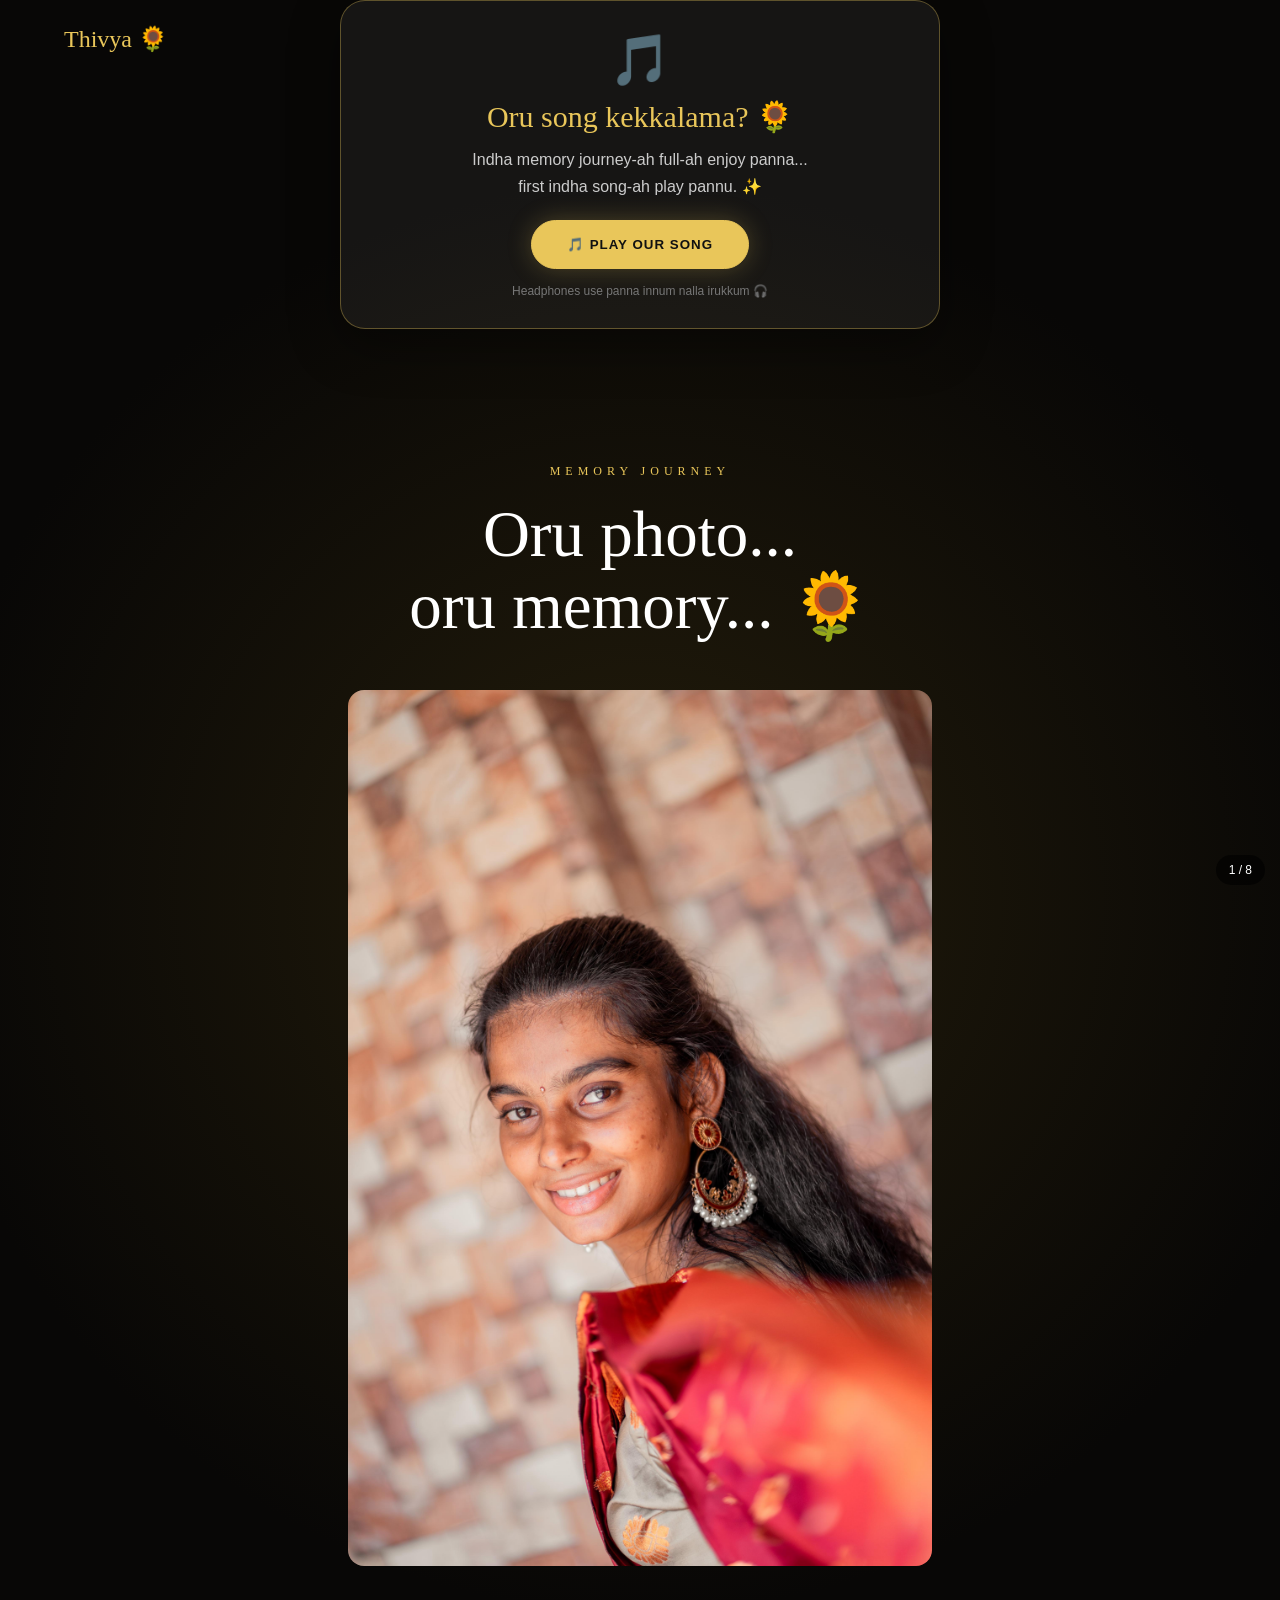
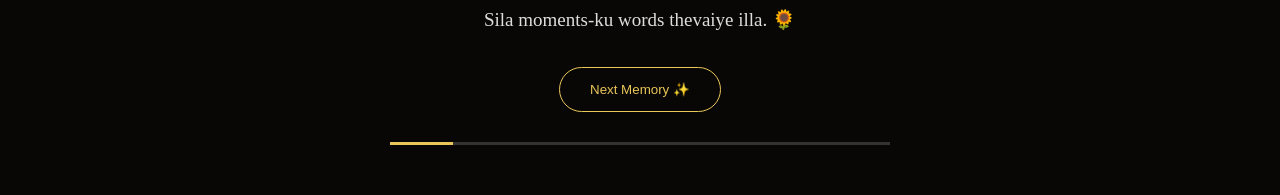
==== page2.html @ c7807047 "Initial website" ====
<!DOCTYPE html>
<html lang="en">

<head>

    <meta charset="UTF-8">

    <meta name="viewport"
          content="width=device-width, initial-scale=1.0">

    <title>Little Memories 🌻</title>

    <link rel="stylesheet" href="page2.css">

</head>

<body>

    <!-- SUNFLOWER PETALS -->
    <div class="petals" id="petals"></div>


    <!-- HEADER -->
    <header>

        <div class="logo">
            Thivya 🌻
        </div>

    </header>


    <main>


        <!-- ============================= -->
        <!-- MUSIC INSTRUCTION -->
        <!-- ============================= -->

        <div class="music-instruction"
             id="musicInstruction">

            <div class="music-icon">
                🎵
            </div>

            <h2>
                Oru song kekkalama? 🌻
            </h2>

            <p>
                Indha memory journey-ah full-ah enjoy panna...
                <br>
                first indha song-ah play pannu. ✨
            </p>

            <button id="musicButton">
                🎵 PLAY OUR SONG
            </button>

            <span>
                Headphones use panna innum nalla irukkum 🎧
            </span>

        </div>



        <!-- ============================= -->
        <!-- MEMORY JOURNEY -->
        <!-- ============================= -->

        <section class="journey">


            <p class="top-label">
                MEMORY JOURNEY
            </p>


            <h1>
                Oru photo...
                <br>
                oru memory... 🌻
            </h1>



            <!-- PHOTO -->
            <div class="photo-card">

                <img id="journeyImage"
                     src="images/thivya01.jpg"
                     alt="Thivya">

                <div class="photo-number"
                     id="photoNumber">

                    1 / 8

                </div>

            </div>



            <!-- QUOTE -->
            <p class="quote"
               id="quote">

                Sila moments-ku words thevaiye illa. 🌻

            </p>



            <!-- NEXT BUTTON -->
            <button class="next-button"
                    id="nextButton">

                Next Memory ✨

            </button>



            <!-- PROGRESS -->
            <div class="progress">

                <div class="progress-bar"
                     id="progressBar">

                </div>

            </div>



            <!-- FINAL MESSAGE -->
            <div class="final-message"
                 id="finalMessage">

                <p>
                    Innum neraya memories irukku...
                </p>

                <button onclick="goPage3()">

                    Continue to the Album 📸

                </button>

            </div>


        </section>

    </main>



    <!-- MUSIC -->

    <audio id="music"
           src="songs/rathinamo.MP3"
           loop>

    </audio>



    <!-- JAVASCRIPT -->

    <script src="page2.js"></script>

</body>

</html>
---- page2.css ----
* {
    margin: 0;
    padding: 0;
    box-sizing: border-box;
}
/* =========================
   BIG MUSIC INSTRUCTION
========================= */

.music-instruction {

    width: min(600px, 90vw);

    margin: 0 auto 35px;

    padding: 30px 25px;

    text-align: center;

    background:
        rgba(255, 255, 255, 0.06);

    border: 1px solid rgba(233, 198, 90, 0.35);

    border-radius: 25px;

    box-shadow:
        0 15px 50px rgba(0, 0, 0, 0.4);

    animation: musicGlow 2s infinite alternate;
}

.music-icon {

    font-size: 50px;

    margin-bottom: 10px;

    animation: musicFloat 1.5s infinite ease-in-out;
}

.music-instruction h2 {

    color: #e9c65a;

    font-family: Georgia, serif;

    font-size: 30px;

    font-weight: 400;

    margin-bottom: 12px;
}

.music-instruction p {

    color: #ccc;

    font-family: Arial, sans-serif;

    line-height: 1.7;

    margin-bottom: 20px;
}

.music-instruction button {

    padding: 16px 35px;

    border: 1px solid #e9c65a;

    border-radius: 35px;

    background: #e9c65a;

    color: #111;

    font-weight: bold;

    letter-spacing: 1px;

    cursor: pointer;

    transition: 0.3s;

    box-shadow:
        0 0 25px rgba(233, 198, 90, 0.25);
}

.music-instruction button:hover {

    transform: scale(1.05);

    box-shadow:
        0 0 35px rgba(233, 198, 90, 0.5);
}

.music-instruction span {

    display: block;

    margin-top: 15px;

    color: #777;

    font-family: Arial, sans-serif;

    font-size: 12px;
}


@keyframes musicGlow {

    from {
        transform: translateY(0);
    }

    to {
        transform: translateY(-4px);
    }
}

@keyframes musicFloat {

    0%,
    100% {
        transform: translateY(0);
    }

    50% {
        transform: translateY(-7px);
    }
}

body {

    min-height: 100vh;

    background:
        radial-gradient(
            circle at center,
            #241d0b,
            #080706 65%
        );

    color: white;

    font-family: Georgia, serif;

    overflow-x: hidden;
}


header {

    position: fixed;

    top: 0;
    left: 0;
    right: 0;

    display: flex;

    justify-content: space-between;

    align-items: center;

    padding: 25px 5%;

    z-index: 10;
}


.logo {

    color: #e9c65a;

    font-size: 24px;
}


header button {

    background: rgba(255,255,255,0.07);

    border: 1px solid rgba(255,255,255,0.2);

    color: white;

    padding: 10px 18px;

    border-radius: 25px;

    cursor: pointer;
}


.journey {

    min-height: 100vh;

    display: flex;

    flex-direction: column;

    align-items: center;

    justify-content: center;

    text-align: center;

    padding: 100px 20px 50px;
}


.top-label {

    color: #e9c65a;

    letter-spacing: 5px;

    font-size: 12px;

    margin-bottom: 20px;
}


.journey h1 {

    font-size: clamp(35px, 6vw, 65px);

    font-weight: 400;

    line-height: 1.1;

    margin-bottom: 40px;
}


.photo-card {
    width: min(600px, 92vw);
    margin: 0 auto;
    padding: 8px;
    border-radius: 22px;
    overflow: hidden;
}

.photo-card img {
    display: block;
    width: 100%;
    height: auto;
    object-fit: contain;
    border-radius: 16px;
}

.photo-number {

    position: absolute;

    bottom: 15px;
    right: 15px;

    background: rgba(0,0,0,0.65);

    padding: 8px 13px;

    border-radius: 20px;

    font-family: Arial, sans-serif;

    font-size: 12px;
}


.quote {

    max-width: 600px;

    color: #ddd;

    font-size: 19px;

    line-height: 1.7;

    margin: 30px 0;
}


.next-button,
.final-message button {

    padding: 14px 30px;

    border: 1px solid #e9c65a;

    border-radius: 30px;

    background: transparent;

    color: #e9c65a;

    cursor: pointer;

    transition: 0.3s;
}


.next-button:hover,
.final-message button:hover {

    background: #e9c65a;

    color: #111;
}


.progress {

    width: min(500px, 80vw);

    height: 3px;

    background: #333;

    margin-top: 30px;
}


.progress-bar {

    width: 12.5%;

    height: 100%;

    background: #e9c65a;

    transition: width 0.5s;
}


.final-message {

    display: none;

    margin-top: 30px;

    animation: fade 1s ease;
}


.final-message.show {

    display: block;
}


.final-message p {

    color: #aaa;

    margin-bottom: 20px;
}


@keyframes fade {

    from {
        opacity: 0;
        transform: translateY(20px);
    }

    to {
        opacity: 1;
        transform: translateY(0);
    }
}


@media(max-width:600px) {

    .photo-card {

        height: 55vh;

        border-radius: 18px;
    }

    .quote {

        font-size: 16px;
    }

}
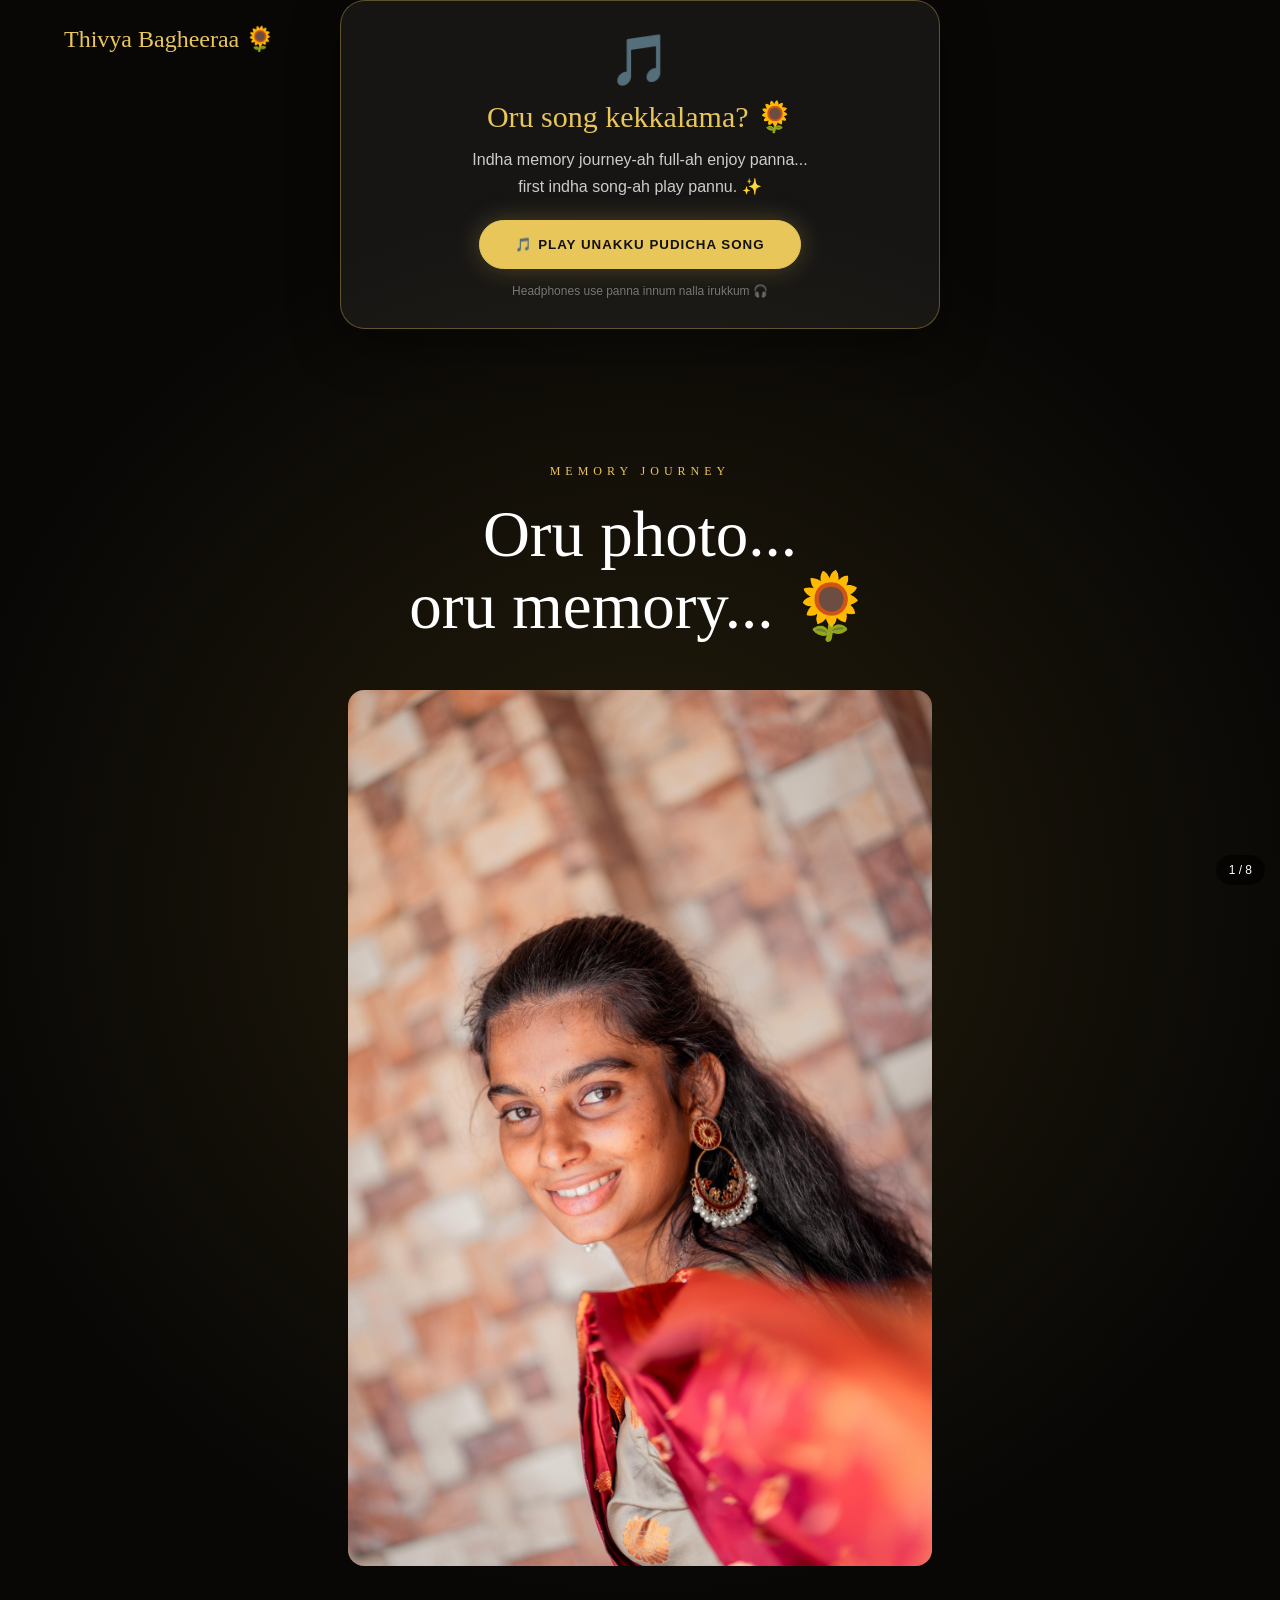
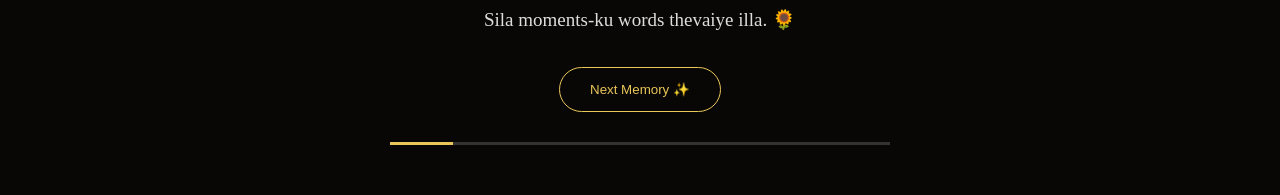
==== commit 946753cd: "final birthday" ====
--- a/page2.html
+++ b/page2.html
@@ -11,6 +11,8 @@
     <title>Little Memories 🌻</title>
 
     <link rel="stylesheet" href="page2.css">
+    <link rel="icon" type="image/png" href="images/images.jpeg">
+
 
 </head>
 
@@ -24,7 +26,7 @@
     <header>
 
         <div class="logo">
-            Thivya 🌻
+            Thivya Bagheeraa 🌻
         </div>
 
     </header>
@@ -55,7 +57,7 @@
             </p>
 
             <button id="musicButton">
-                🎵 PLAY OUR SONG
+                🎵 PLAY UNAKKU PUDICHA SONG
             </button>
 
             <span>
